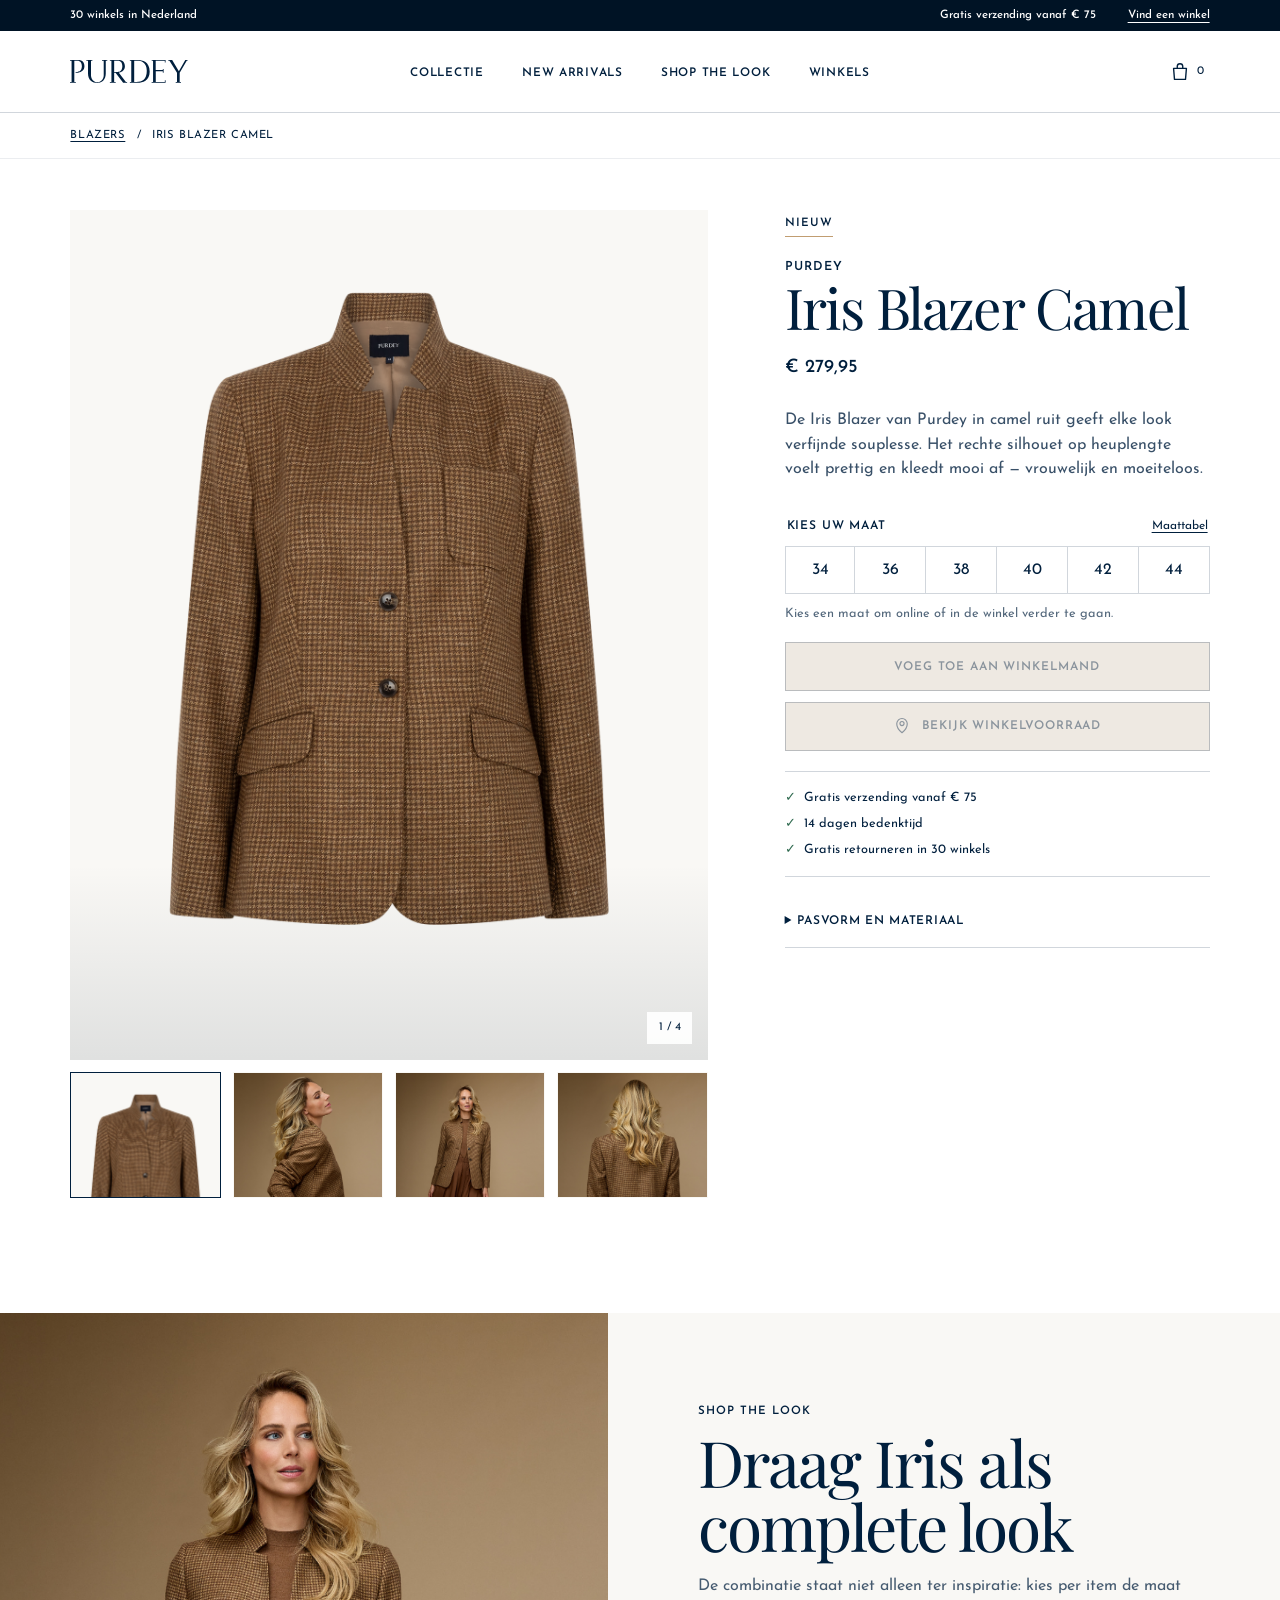
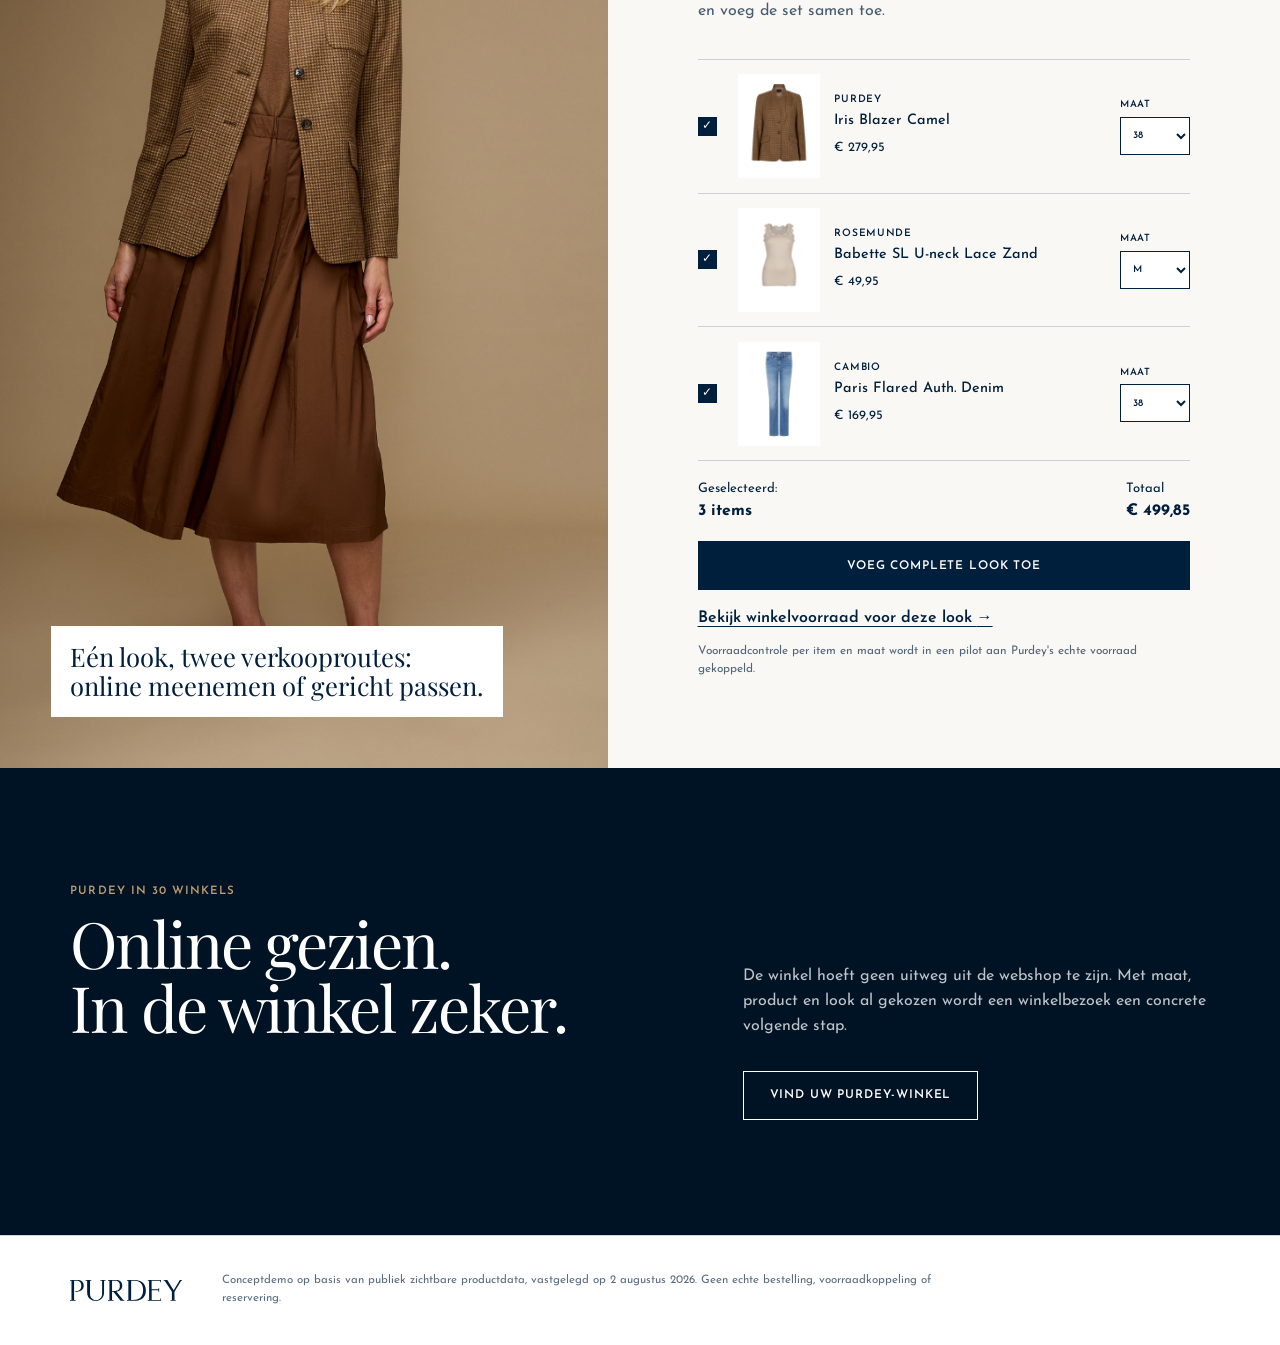
==== demo/purdey/blazer/index.html @ 42393834 "Add Purdey value demo preview" ====
<!doctype html>
<!--
THESIS: Purdey's 30 winkels worden op de productpagina een koopargument; we weigeren de winkel als footerlink of retourclaim.
OWN-WORLD: Diep marineblauw, warm papier, scherpe rechthoeken, Playfair-koppen en Josefin-taakcopy; echte Purdey-fotografie draagt de pagina.
STORY: De klant ziet Iris, kiest haar maat, koopt online of controleert dezelfde maat lokaal, en kan de volledige look in één beweging samenstellen.
FIRST VIEWPORT: Links een beeldessay met Iris; rechts de productbeslissing met maat, winkelmand en de gelijkwaardige winkelvoorraadroute direct in beeld.
FORM: Een precies gespecificeerde, editoriële PDP met sticky besliskolom; geen concept-seed omdat de gebruiker structuur en merkwereld al vastlegde.
-->
<html lang="nl">
<head>
  <meta charset="utf-8">
  <meta name="viewport" content="width=device-width, initial-scale=1">
  <meta name="robots" content="noindex, nofollow, noarchive">
  <meta name="description" content="Werkend Purdey PDP-prototype: Iris Blazer Camel online kopen, winkelvoorraad bekijken of als complete look passen.">
  <title>Iris Blazer Camel — Purdey prototype</title>
  <link rel="preconnect" href="https://fonts.googleapis.com">
  <link rel="preconnect" href="https://fonts.gstatic.com" crossorigin>
  <link href="https://fonts.googleapis.com/css2?family=Josefin+Sans:wght@300;400;500;600&family=Playfair+Display:wght@400;500&display=swap" rel="stylesheet">
  <link rel="stylesheet" href="styles.css">
</head>
<body>
  <a class="skip-link" href="#product">Meteen naar het product</a>

  <header class="site-header">
    <div class="service-strip" aria-label="Purdey service">
      <span>30 winkels in Nederland</span>
      <span>Gratis verzending vanaf € 75</span>
      <a href="https://www.purdey.nl/pages/store-locator" target="_blank" rel="noreferrer">Vind een winkel</a>
    </div>
    <div class="nav-shell">
      <a class="brand" href="https://www.purdey.nl/" aria-label="Purdey home" target="_blank" rel="noreferrer">
        <img src="assets/logo.svg" alt="Purdey">
      </a>
      <nav class="main-nav" aria-label="Hoofdnavigatie">
        <a href="https://www.purdey.nl/collections/shop-all" target="_blank" rel="noreferrer">Collectie</a>
        <a href="https://www.purdey.nl/collections/new-arrivals" target="_blank" rel="noreferrer">New arrivals</a>
        <a href="#complete-look">Shop the look</a>
        <a href="https://www.purdey.nl/pages/store-locator" target="_blank" rel="noreferrer">Winkels</a>
      </nav>
      <button class="bag-button" type="button" aria-label="Winkelmand bekijken">
        <svg aria-hidden="true" viewBox="0 0 24 24"><path d="M5 8h14l-1 12H6L5 8Zm4 0V6a3 3 0 0 1 6 0v2"/></svg>
        <span id="bag-count">0</span>
      </button>
    </div>
  </header>

  <main id="product">
    <div class="breadcrumb"><a href="https://www.purdey.nl/collections/blazers" target="_blank" rel="noreferrer">Blazers</a><span aria-hidden="true">/</span><span>Iris Blazer Camel</span></div>

    <section class="product-layout" aria-labelledby="product-title">
      <div class="gallery" aria-label="Productfoto's Iris Blazer Camel">
        <div class="gallery-stage">
          <img id="main-image" src="assets/iris-product.png" alt="Iris Blazer Camel, vooraanzicht" width="1100" height="1467">
          <span class="image-counter" id="image-counter">1 / 4</span>
        </div>
        <div class="gallery-thumbs" role="list" aria-label="Kies een productbeeld">
          <button class="thumb is-active" type="button" data-src="assets/iris-product.png" data-alt="Iris Blazer Camel, vooraanzicht" data-index="1" aria-label="Toon vooraanzicht" aria-pressed="true"><img src="assets/iris-product.png" alt=""></button>
          <button class="thumb" type="button" data-src="assets/iris-model-close.png" data-alt="Iris Blazer Camel, gedragen detail" data-index="2" aria-label="Toon gedragen detail" aria-pressed="false"><img src="assets/iris-model-close.png" alt=""></button>
          <button class="thumb" type="button" data-src="assets/iris-model-full.png" data-alt="Iris Blazer Camel, complete look" data-index="3" aria-label="Toon complete look" aria-pressed="false"><img src="assets/iris-model-full.png" alt=""></button>
          <button class="thumb" type="button" data-src="assets/iris-model-back.png" data-alt="Iris Blazer Camel, achteraanzicht" data-index="4" aria-label="Toon achteraanzicht" aria-pressed="false"><img src="assets/iris-model-back.png" alt=""></button>
        </div>
      </div>

      <div class="product-decision">
        <div class="product-heading">
          <span class="status-label">Nieuw</span>
          <p class="brand-label">Purdey</p>
          <h1 id="product-title">Iris Blazer Camel</h1>
          <p class="price">€ 279,95</p>
        </div>

        <p class="product-copy">De Iris Blazer van Purdey in camel ruit geeft elke look verfijnde souplesse. Het rechte silhouet op heuplengte voelt prettig en kleedt mooi af — vrouwelijk en moeiteloos.</p>

        <fieldset class="size-picker">
          <legend><span>Kies uw maat</span><a href="https://www.purdey.nl/products/iris-blazer-camel" target="_blank" rel="noreferrer">Maattabel</a></legend>
          <div class="size-options">
            <button type="button" data-size="34">34</button>
            <button type="button" data-size="36">36</button>
            <button type="button" data-size="38">38</button>
            <button type="button" data-size="40">40</button>
            <button type="button" data-size="42">42</button>
            <button type="button" data-size="44">44</button>
          </div>
          <p class="field-message" id="size-message" aria-live="polite">Kies een maat om online of in de winkel verder te gaan.</p>
        </fieldset>

        <div class="buy-actions">
          <button class="button button-primary" id="add-product" type="button" disabled>Voeg toe aan winkelmand</button>
          <button class="button button-secondary" id="check-stock" type="button" disabled>
            <svg aria-hidden="true" viewBox="0 0 24 24"><path d="M12 21s7-5.4 7-12a7 7 0 1 0-14 0c0 6.6 7 12 7 12Zm0-9.5A2.5 2.5 0 1 1 12 6a2.5 2.5 0 0 1 0 5.5Z"/></svg>
            Bekijk winkelvoorraad
          </button>
        </div>

        <ul class="assurances" aria-label="Bestelservice">
          <li>Gratis verzending vanaf € 75</li>
          <li>14 dagen bedenktijd</li>
          <li>Gratis retourneren in 30 winkels</li>
        </ul>

        <section class="stock-panel" id="stock-panel" aria-labelledby="stock-title" hidden>
          <div class="stock-heading">
            <div>
              <p class="demo-label">Voorbeeldvoorraad · demo</p>
              <h2 id="stock-title">Waar kunt u maat <span id="stock-size">—</span> passen?</h2>
            </div>
            <button class="text-button" id="close-stock" type="button">Sluiten</button>
          </div>
          <form class="location-form" id="location-form">
            <label for="postcode">Uw postcode of plaats</label>
            <div class="field-action">
              <input id="postcode" name="postcode" type="search" value="5061 HK" autocomplete="postal-code">
              <button type="submit">Zoek</button>
            </div>
          </form>
          <div class="store-results" id="store-results">
            <article class="store-result is-nearest">
              <div>
                <p class="store-name">Purdey Oisterwijk</p>
                <p>Dorpsstraat 18 · zondag 12:00–17:00 (1e zondag)</p>
              </div>
              <div class="stock-status"><span aria-hidden="true"></span>Op voorraad <small>demo</small></div>
              <button class="visit-button" type="button" data-store="Oisterwijk">Kom Iris hier passen</button>
            </article>
            <article class="store-result">
              <div>
                <p class="store-name">Purdey Den Bosch</p>
                <p>Bekijk winkel voor adres en openingstijden</p>
              </div>
              <div class="stock-status stock-low"><span aria-hidden="true"></span>Beperkt <small>demo</small></div>
              <button class="visit-button" type="button" data-store="Den Bosch">Bekijk deze winkel</button>
            </article>
          </div>
          <p class="stock-disclaimer">Dit prototype gebruikt voorbeeldvoorraad. Er wordt niets automatisch gereserveerd; de winkel bevestigt de actuele beschikbaarheid.</p>
        </section>

        <section class="visit-panel" id="visit-panel" aria-live="polite" hidden>
          <p class="visit-kicker">Uw pasbezoek voorbereid</p>
          <h2>Iris in maat <span id="visit-size">—</span> · <span id="visit-store">Oisterwijk</span></h2>
          <p>Neem de gekozen maat mee naar de winkelpagina en bel desgewenst vooraf. Zo blijft de belofte netjes: wel een gerichte winkelintentie, geen fictieve reservering.</p>
          <div class="visit-actions">
            <a class="button button-primary" href="https://www.purdey.nl/pages/purdey-winkel-oisterwijk" target="_blank" rel="noreferrer">Bekijk winkel en route</a>
            <a class="button button-secondary" href="tel:+31132032957">Bel Oisterwijk</a>
          </div>
        </section>

        <details class="product-details">
          <summary>Pasvorm en materiaal</summary>
          <p>Recht silhouet op heuplengte, lange mouwen, kraag, knoopsluiting en paspelzakken. Raadpleeg de actuele Purdey-PDP voor volledige samenstelling en producttransparantie.</p>
        </details>
      </div>
    </section>

    <section class="look-section" id="complete-look" aria-labelledby="look-title">
      <div class="look-visual">
        <img src="assets/iris-model-full.png" alt="Iris Blazer Camel als complete look met top en jeans" width="1000" height="1500">
        <p class="look-caption">Eén look, twee verkooproutes:<br>online meenemen of gericht passen.</p>
      </div>
      <div class="look-builder">
        <p class="section-kicker">Shop the look</p>
        <h2 id="look-title">Draag Iris als complete look</h2>
        <p class="look-intro">De combinatie staat niet alleen ter inspiratie: kies per item de maat en voeg de set samen toe.</p>

        <div class="look-items">
          <article class="look-item" data-price="279.95">
            <label class="item-check"><input type="checkbox" checked aria-label="Iris Blazer Camel meenemen"><span></span></label>
            <img src="assets/iris-product.png" alt="Iris Blazer Camel">
            <div class="look-item-copy"><p>Purdey</p><h3>Iris Blazer Camel</h3><span>€ 279,95</span></div>
            <label class="compact-size">Maat<select aria-label="Maat Iris Blazer Camel"><option>34</option><option>36</option><option selected>38</option><option>40</option><option>42</option><option>44</option></select></label>
          </article>
          <article class="look-item" data-price="49.95">
            <label class="item-check"><input type="checkbox" checked aria-label="Babette top meenemen"><span></span></label>
            <img src="assets/look-top.png" alt="Babette SL U-neck Lace Zand">
            <div class="look-item-copy"><p>Rosemunde</p><h3>Babette SL U-neck Lace Zand</h3><span>€ 49,95</span></div>
            <label class="compact-size">Maat<select aria-label="Maat Babette top"><option>XS</option><option>S</option><option selected>M</option><option>L</option><option>XL</option></select></label>
          </article>
          <article class="look-item" data-price="169.95">
            <label class="item-check"><input type="checkbox" checked aria-label="Paris jeans meenemen"><span></span></label>
            <img src="assets/look-jeans.png" alt="Paris Flared Auth. Denim Blauw Wash">
            <div class="look-item-copy"><p>Cambio</p><h3>Paris Flared Auth. Denim</h3><span>€ 169,95</span></div>
            <label class="compact-size">Maat<select aria-label="Maat Paris jeans"><option>34</option><option>36</option><option selected>38</option><option>40</option><option>42</option><option>44</option></select></label>
          </article>
        </div>

        <div class="look-total">
          <span>Geselecteerd: <strong id="selected-count">3 items</strong></span>
          <span>Totaal <strong id="look-total">€ 499,85</strong></span>
        </div>
        <button class="button button-primary look-add" id="add-look" type="button">Voeg complete look toe</button>
        <button class="text-link" id="look-stock" type="button">Bekijk winkelvoorraad voor deze look <span aria-hidden="true">→</span></button>
        <p class="look-note" id="look-note" aria-live="polite">Voorraadcontrole per item en maat wordt in een pilot aan Purdey's echte voorraad gekoppeld.</p>
      </div>
    </section>

    <section class="service-close" aria-labelledby="service-title">
      <div>
        <p class="section-kicker">Purdey in 30 winkels</p>
        <h2 id="service-title">Online gezien.<br>In de winkel zeker.</h2>
      </div>
      <p>De winkel hoeft geen uitweg uit de webshop te zijn. Met maat, product en look al gekozen wordt een winkelbezoek een concrete volgende stap.</p>
      <a class="button button-secondary light-button" href="https://www.purdey.nl/pages/store-locator" target="_blank" rel="noreferrer">Vind uw Purdey-winkel</a>
    </section>
  </main>

  <div class="toast" id="toast" role="status" aria-live="polite" hidden>
    <span id="toast-message"></span>
    <button type="button" id="close-toast" aria-label="Melding sluiten">×</button>
  </div>

  <footer class="site-footer">
    <img src="assets/logo.svg" alt="Purdey">
    <p>Conceptdemo op basis van publiek zichtbare productdata, vastgelegd op 2 augustus 2026. Geen echte bestelling, voorraadkoppeling of reservering.</p>
  </footer>

  <script src="app.js"></script>
</body>
</html>
---- demo/purdey/blazer/styles.css ----
:root {
  --ink: #001f3d;
  --deep-ink: #001325;
  --paper: #ffffff;
  --warm-paper: #f9f8f5;
  --soft-beige: #eee9e2;
  --sand: #c7b6a2;
  --bronze: #c19d71;
  --success: #2e694e;
  --line: rgba(0, 31, 61, 0.18);
  --page-pad: clamp(1rem, 5.5vw, 5rem);
  --serif: "Playfair Display", Georgia, serif;
  --sans: "Josefin Sans", Arial, sans-serif;
}

* { box-sizing: border-box; }
html { scroll-behavior: smooth; }
body {
  margin: 0;
  background: var(--paper);
  color: var(--ink);
  font-family: var(--sans);
  font-size: 1rem;
  font-weight: 400;
  line-height: 1.55;
}
button, input, select { font: inherit; }
button, a { -webkit-tap-highlight-color: transparent; }
a { color: inherit; }
img { display: block; max-width: 100%; }
svg { fill: none; stroke: currentColor; stroke-linecap: round; stroke-linejoin: round; stroke-width: 1.5; }

.skip-link {
  position: fixed;
  z-index: 100;
  top: 0;
  left: 1rem;
  padding: 0.75rem 1rem;
  background: var(--paper);
  transform: translateY(-120%);
}
.skip-link:focus { transform: translateY(0); }

.service-strip {
  min-height: 31px;
  padding: 0.38rem var(--page-pad);
  background: var(--deep-ink);
  color: var(--paper);
  display: flex;
  justify-content: flex-end;
  align-items: center;
  gap: 2rem;
  font-size: 0.72rem;
  font-weight: 500;
}
.service-strip span:first-child { margin-right: auto; }
.service-strip a { text-underline-offset: 0.22rem; }

.nav-shell {
  min-height: 82px;
  padding: 0 var(--page-pad);
  display: grid;
  grid-template-columns: minmax(120px, 1fr) auto minmax(120px, 1fr);
  align-items: center;
  border-bottom: 1px solid var(--line);
}
.brand { width: 126px; }
.brand img, .site-footer img { width: 100%; height: auto; }
.main-nav { display: flex; align-items: center; justify-content: center; gap: clamp(1.2rem, 3vw, 2.8rem); }
.main-nav a {
  padding: 1.9rem 0 1.6rem;
  font-size: 0.74rem;
  font-weight: 600;
  letter-spacing: 0.06em;
  text-decoration: none;
  text-transform: uppercase;
  border-bottom: 2px solid transparent;
}
.main-nav a:hover, .main-nav a:focus-visible { border-color: var(--bronze); }
.bag-button {
  justify-self: end;
  width: 47px;
  min-height: 44px;
  border: 0;
  background: transparent;
  color: var(--ink);
  display: flex;
  align-items: center;
  justify-content: flex-end;
  gap: 0.35rem;
  cursor: pointer;
}
.bag-button svg { width: 22px; height: 22px; }
.bag-button span { font-size: 0.72rem; }

.breadcrumb {
  padding: 0.85rem var(--page-pad);
  display: flex;
  align-items: center;
  gap: 0.7rem;
  border-bottom: 1px solid rgba(0, 31, 61, 0.08);
  font-size: 0.7rem;
  letter-spacing: 0.05em;
  text-transform: uppercase;
}
.breadcrumb a { text-underline-offset: 0.2rem; }

.product-layout {
  padding: clamp(1.5rem, 4vw, 4.5rem) var(--page-pad) clamp(4.5rem, 9vw, 8rem);
  display: grid;
  grid-template-columns: minmax(0, 1.2fr) minmax(350px, 0.8fr);
  gap: clamp(2rem, 6vw, 7rem);
  align-items: start;
}
.gallery { min-width: 0; }
.gallery-stage {
  position: relative;
  min-height: 650px;
  background: var(--warm-paper);
  overflow: hidden;
}
.gallery-stage::after {
  content: "";
  position: absolute;
  inset: auto 0 0;
  height: 23%;
  background: linear-gradient(to top, rgba(0, 19, 37, 0.1), transparent);
  pointer-events: none;
}
.gallery-stage > img {
  width: 100%;
  height: min(74vw, 850px);
  object-fit: contain;
  object-position: center;
  transition: opacity 180ms ease-out, transform 420ms cubic-bezier(.16,1,.3,1);
}
.gallery-stage.is-changing > img { opacity: 0.15; transform: scale(1.012); }
.image-counter {
  position: absolute;
  z-index: 1;
  right: 1rem;
  bottom: 1rem;
  padding: 0.42rem 0.7rem;
  background: rgba(255,255,255,0.9);
  font-size: 0.72rem;
}
.gallery-thumbs {
  margin-top: 0.75rem;
  display: grid;
  grid-template-columns: repeat(4, 1fr);
  gap: 0.75rem;
}
.thumb {
  height: 126px;
  padding: 0;
  border: 1px solid transparent;
  background: var(--warm-paper);
  cursor: pointer;
  overflow: hidden;
}
.thumb img { width: 100%; height: 100%; object-fit: cover; object-position: top center; }
.thumb.is-active { border-color: var(--ink); }

.product-decision { position: sticky; top: 1.5rem; }
.status-label, .demo-label, .section-kicker, .visit-kicker {
  margin: 0;
  color: var(--ink);
  font-size: 0.72rem;
  font-weight: 600;
  letter-spacing: 0.09em;
  text-transform: uppercase;
}
.status-label { display: inline-block; padding-bottom: 0.2rem; border-bottom: 1px solid var(--bronze); }
.brand-label { margin: 1.35rem 0 0.05rem; font-size: 0.78rem; font-weight: 600; letter-spacing: 0.1em; text-transform: uppercase; }
h1, h2, h3 { font-family: var(--serif); font-weight: 400; }
h1 { margin: 0; font-size: clamp(2.45rem, 4.4vw, 4.5rem); line-height: 0.98; letter-spacing: -0.032em; text-wrap: balance; }
.price { margin: 1.25rem 0 0; font-size: 1.15rem; font-weight: 500; }
.product-copy { max-width: 56ch; margin: 1.6rem 0 2.2rem; color: rgba(0, 31, 61, 0.78); }

.size-picker { margin: 0; padding: 0; border: 0; }
.size-picker legend {
  width: 100%;
  margin-bottom: 0.65rem;
  display: flex;
  justify-content: space-between;
  align-items: baseline;
  font-size: 0.75rem;
  font-weight: 600;
  letter-spacing: 0.07em;
  text-transform: uppercase;
}
.size-picker legend a { font-weight: 400; letter-spacing: 0; text-transform: none; text-underline-offset: 0.2rem; }
.size-options { display: grid; grid-template-columns: repeat(6, minmax(44px, 1fr)); }
.size-options button {
  min-height: 48px;
  margin-left: -1px;
  border: 1px solid var(--line);
  background: var(--paper);
  color: var(--ink);
  cursor: pointer;
}
.size-options button:first-child { margin-left: 0; }
.size-options button:hover { background: var(--warm-paper); }
.size-options button.is-selected { position: relative; z-index: 1; background: var(--ink); color: var(--paper); border-color: var(--ink); }
.field-message { min-height: 1.3rem; margin: 0.6rem 0 0; color: rgba(0, 31, 61, 0.68); font-size: 0.8rem; }

.buy-actions { margin-top: 1.1rem; display: grid; gap: 0.65rem; }
.button {
  min-height: 49px;
  padding: 0.85rem 1.6rem;
  border: 1px solid var(--ink);
  display: inline-flex;
  align-items: center;
  justify-content: center;
  gap: 0.65rem;
  color: var(--ink);
  font-size: 0.75rem;
  font-weight: 600;
  letter-spacing: 0.07em;
  line-height: 1.2;
  text-align: center;
  text-decoration: none;
  text-transform: uppercase;
  cursor: pointer;
  transition: background-color 150ms ease-out, color 150ms ease-out;
}
.button svg { width: 18px; height: 18px; }
.button-primary { background: var(--ink); color: var(--paper); }
.button-primary:hover, .button-primary:focus-visible { background: var(--deep-ink); }
.button-secondary { background: transparent; }
.button-secondary:hover, .button-secondary:focus-visible { background: var(--ink); color: var(--paper); }
.button:disabled { border-color: rgba(0,31,61,0.22); background: var(--soft-beige); color: rgba(0,31,61,0.42); cursor: not-allowed; }

.assurances {
  margin: 1.25rem 0 0;
  padding: 1rem 0;
  border-top: 1px solid var(--line);
  border-bottom: 1px solid var(--line);
  list-style: none;
  display: grid;
  gap: 0.4rem;
  font-size: 0.8rem;
}
.assurances li::before { content: "✓"; margin-right: 0.55rem; color: var(--success); }

.stock-panel {
  margin-top: 1.25rem;
  padding: 1.35rem;
  background: var(--soft-beige);
  border: 1px solid var(--sand);
}
.stock-heading { display: flex; justify-content: space-between; gap: 1rem; }
.stock-heading h2, .visit-panel h2 { margin: 0.3rem 0 0; font-size: 1.5rem; line-height: 1.1; }
.demo-label { color: #76552f; }
.text-button, .text-link {
  padding: 0;
  border: 0;
  background: transparent;
  color: var(--ink);
  text-decoration: underline;
  text-underline-offset: 0.23rem;
  cursor: pointer;
}
.text-button { align-self: flex-start; font-size: 0.75rem; }
.location-form { margin: 1.2rem 0 1rem; }
.location-form label { display: block; margin-bottom: 0.38rem; font-size: 0.76rem; font-weight: 600; }
.field-action { display: grid; grid-template-columns: 1fr auto; }
.field-action input { min-width: 0; min-height: 45px; padding: 0.7rem 0.85rem; border: 1px solid var(--ink); border-right: 0; border-radius: 0; color: var(--ink); background: var(--paper); }
.field-action button { min-width: 82px; border: 1px solid var(--ink); background: var(--ink); color: var(--paper); font-size: 0.72rem; font-weight: 600; text-transform: uppercase; cursor: pointer; }
.store-results { border-top: 1px solid var(--sand); }
.store-result { padding: 1rem 0; border-bottom: 1px solid var(--sand); display: grid; grid-template-columns: 1fr auto; gap: 0.65rem 1rem; align-items: center; }
.store-name { margin: 0; font-weight: 600; }
.store-result p:not(.store-name) { margin: 0.15rem 0 0; font-size: 0.76rem; color: rgba(0,31,61,0.68); }
.stock-status { justify-self: end; font-size: 0.72rem; font-weight: 600; }
.stock-status span { display: inline-block; width: 8px; height: 8px; margin-right: 0.3rem; border-radius: 50%; background: var(--success); }
.stock-status small { display: block; color: rgba(0,31,61,0.58); font-size: 0.63rem; font-weight: 400; text-align: right; }
.stock-low span { background: color-mix(in srgb, var(--bronze) 60%, var(--ink)); }
.visit-button { grid-column: 1 / -1; justify-self: start; padding: 0 0 0.15rem; border: 0; border-bottom: 1px solid var(--ink); background: transparent; color: var(--ink); font-size: 0.76rem; font-weight: 600; cursor: pointer; }
.stock-disclaimer { margin: 1rem 0 0; font-size: 0.7rem; color: rgba(0,31,61,0.68); }

.visit-panel { margin-top: 1rem; padding: 1.35rem; background: var(--ink); color: var(--paper); }
.visit-panel p:not(.visit-kicker) { max-width: 58ch; margin-bottom: 1.15rem; font-size: 0.82rem; color: rgba(255,255,255,0.78); }
.visit-kicker { color: var(--bronze); }
.visit-actions { display: grid; grid-template-columns: 1fr 1fr; gap: 0.65rem; }
.visit-panel .button-primary { background: var(--paper); color: var(--ink); border-color: var(--paper); }
.visit-panel .button-secondary { color: var(--paper); border-color: var(--paper); }
.product-details { margin-top: 1.2rem; border-bottom: 1px solid var(--line); }
.product-details summary { padding: 1rem 0; cursor: pointer; font-size: 0.75rem; font-weight: 600; letter-spacing: 0.06em; text-transform: uppercase; }
.product-details p { margin: 0 0 1rem; font-size: 0.82rem; }

.look-section {
  display: grid;
  grid-template-columns: minmax(0, 0.95fr) minmax(420px, 1.05fr);
  background: var(--warm-paper);
}
.look-visual { position: relative; min-height: 780px; overflow: hidden; background: var(--sand); }
.look-visual > img { width: 100%; height: 100%; object-fit: cover; object-position: center top; }
.look-caption { position: absolute; left: clamp(1.25rem, 4vw, 3.5rem); bottom: clamp(1.25rem, 4vw, 3.5rem); margin: 0; padding: 1rem 1.2rem; background: var(--paper); font-family: var(--serif); font-size: clamp(1.2rem, 2vw, 1.7rem); line-height: 1.15; }
.look-builder { padding: clamp(3rem, 7vw, 7rem) clamp(1.5rem, 7vw, 7rem); align-self: center; }
.look-builder > h2, .service-close h2 { margin: 0.6rem 0 1rem; font-size: clamp(2.5rem, 5vw, 4.8rem); line-height: 1; letter-spacing: -0.03em; text-wrap: balance; }
.look-intro { max-width: 56ch; margin: 0 0 2.2rem; color: rgba(0,31,61,0.72); }
.look-items { border-top: 1px solid var(--line); }
.look-item { min-height: 132px; padding: 0.9rem 0; border-bottom: 1px solid var(--line); display: grid; grid-template-columns: 26px 82px minmax(0, 1fr) auto; gap: 0.9rem; align-items: center; transition: opacity 150ms ease-out; }
.look-item.is-off { opacity: 0.45; }
.look-item > img { width: 82px; height: 104px; object-fit: contain; background: var(--paper); }
.item-check input { position: absolute; opacity: 0; pointer-events: none; }
.item-check span { display: grid; width: 19px; height: 19px; border: 1px solid var(--ink); place-items: center; cursor: pointer; }
.item-check input:checked + span { background: var(--ink); color: var(--paper); }
.item-check input:checked + span::after { content: "✓"; font-size: 0.72rem; }
.look-item-copy p { margin: 0; font-size: 0.64rem; font-weight: 600; letter-spacing: 0.07em; text-transform: uppercase; }
.look-item-copy h3 { margin: 0.16rem 0; font-family: var(--sans); font-size: 0.9rem; font-weight: 500; }
.look-item-copy span { font-size: 0.8rem; }
.compact-size { display: grid; gap: 0.25rem; font-size: 0.62rem; font-weight: 600; letter-spacing: 0.05em; text-transform: uppercase; }
.compact-size select { min-width: 70px; min-height: 38px; padding: 0.45rem; border: 1px solid var(--ink); border-radius: 0; background: var(--paper); color: var(--ink); }
.look-total { padding: 1.1rem 0; display: flex; justify-content: space-between; gap: 1rem; font-size: 0.82rem; }
.look-total strong { display: block; font-size: 1rem; }
.look-add { width: 100%; }
.text-link { margin-top: 1rem; font-weight: 600; }
.look-note { min-height: 1.25rem; margin: 0.65rem 0 0; color: rgba(0,31,61,0.68); font-size: 0.74rem; }

.service-close {
  padding: clamp(4rem, 9vw, 8rem) var(--page-pad);
  background: var(--deep-ink);
  color: var(--paper);
  display: grid;
  grid-template-columns: 1.1fr 0.9fr;
  gap: 2rem clamp(2rem, 8vw, 8rem);
  align-items: end;
}
.service-close .section-kicker { color: var(--bronze); }
.service-close h2 { margin-bottom: 0; }
.service-close > p { max-width: 52ch; margin: 0; color: rgba(255,255,255,0.75); }
.service-close .light-button { grid-column: 2; justify-self: start; color: var(--paper); border-color: var(--paper); }
.service-close .light-button:hover { background: var(--paper); color: var(--ink); }

.toast { position: fixed; z-index: 20; right: 1rem; bottom: 1rem; max-width: min(420px, calc(100vw - 2rem)); min-height: 58px; padding: 0.85rem 1rem; background: var(--ink); color: var(--paper); box-shadow: 0 12px 28px rgba(0, 19, 37, 0.28); display: flex; align-items: center; gap: 1rem; }
.toast[hidden] { display: none; }
.toast button { margin-left: auto; border: 0; background: transparent; color: var(--paper); font-size: 1.35rem; cursor: pointer; }
.site-footer { min-height: 110px; padding: 2rem var(--page-pad); display: grid; grid-template-columns: 120px minmax(0, 720px); gap: 2rem; align-items: center; border-top: 1px solid var(--line); }
.site-footer p { margin: 0; font-size: 0.72rem; color: rgba(0,31,61,0.65); }

:focus-visible { outline: 2px solid var(--bronze); outline-offset: 3px; }
[hidden] { display: none !important; }

@media (max-width: 980px) {
  .nav-shell { grid-template-columns: 1fr auto; }
  .main-nav { display: none; }
  .product-layout { grid-template-columns: 1fr; }
  .gallery-stage > img { height: min(110vw, 780px); }
  .product-decision { position: static; }
  .look-section { grid-template-columns: 1fr; }
  .look-visual { min-height: 680px; }
}

@media (max-width: 640px) {
  .service-strip { justify-content: space-between; gap: 0.75rem; font-size: 0.64rem; }
  .service-strip span:nth-child(2) { display: none; }
  .nav-shell { min-height: 67px; }
  .brand { width: 105px; }
  .breadcrumb { overflow: hidden; white-space: nowrap; }
  .product-layout { padding-top: 1rem; gap: 1.5rem; }
  .gallery-stage { min-height: 430px; }
  .gallery-stage > img { height: 96vw; max-height: 500px; }
  .gallery-thumbs { gap: 0.45rem; }
  .thumb { height: 64px; }
  h1 { font-size: clamp(2.5rem, 13vw, 3.6rem); }
  .size-options { grid-template-columns: repeat(3, 1fr); gap: 0; }
  .size-options button:nth-child(4) { margin-left: 0; margin-top: -1px; }
  .size-options button:nth-child(5), .size-options button:nth-child(6) { margin-top: -1px; }
  .visit-actions { grid-template-columns: 1fr; }
  .stock-heading { align-items: flex-start; }
  .store-result { grid-template-columns: 1fr; }
  .stock-status { justify-self: start; }
  .stock-status small { display: inline; margin-left: 0.3rem; }
  .look-visual { min-height: 560px; }
  .look-builder { padding-top: 3.5rem; padding-bottom: 4.5rem; }
  .look-item { grid-template-columns: 25px 66px minmax(0, 1fr); }
  .look-item > img { width: 66px; height: 90px; }
  .compact-size { grid-column: 3; grid-row: 2; justify-self: start; margin-top: -1.9rem; }
  .compact-size select { margin-left: 0.35rem; min-width: 65px; }
  .service-close { grid-template-columns: 1fr; }
  .service-close .light-button { grid-column: 1; }
  .site-footer { grid-template-columns: 90px 1fr; gap: 1rem; }
}

@media (prefers-reduced-motion: reduce) {
  html { scroll-behavior: auto; }
  *, *::before, *::after { scroll-behavior: auto !important; transition-duration: 0.01ms !important; }
}
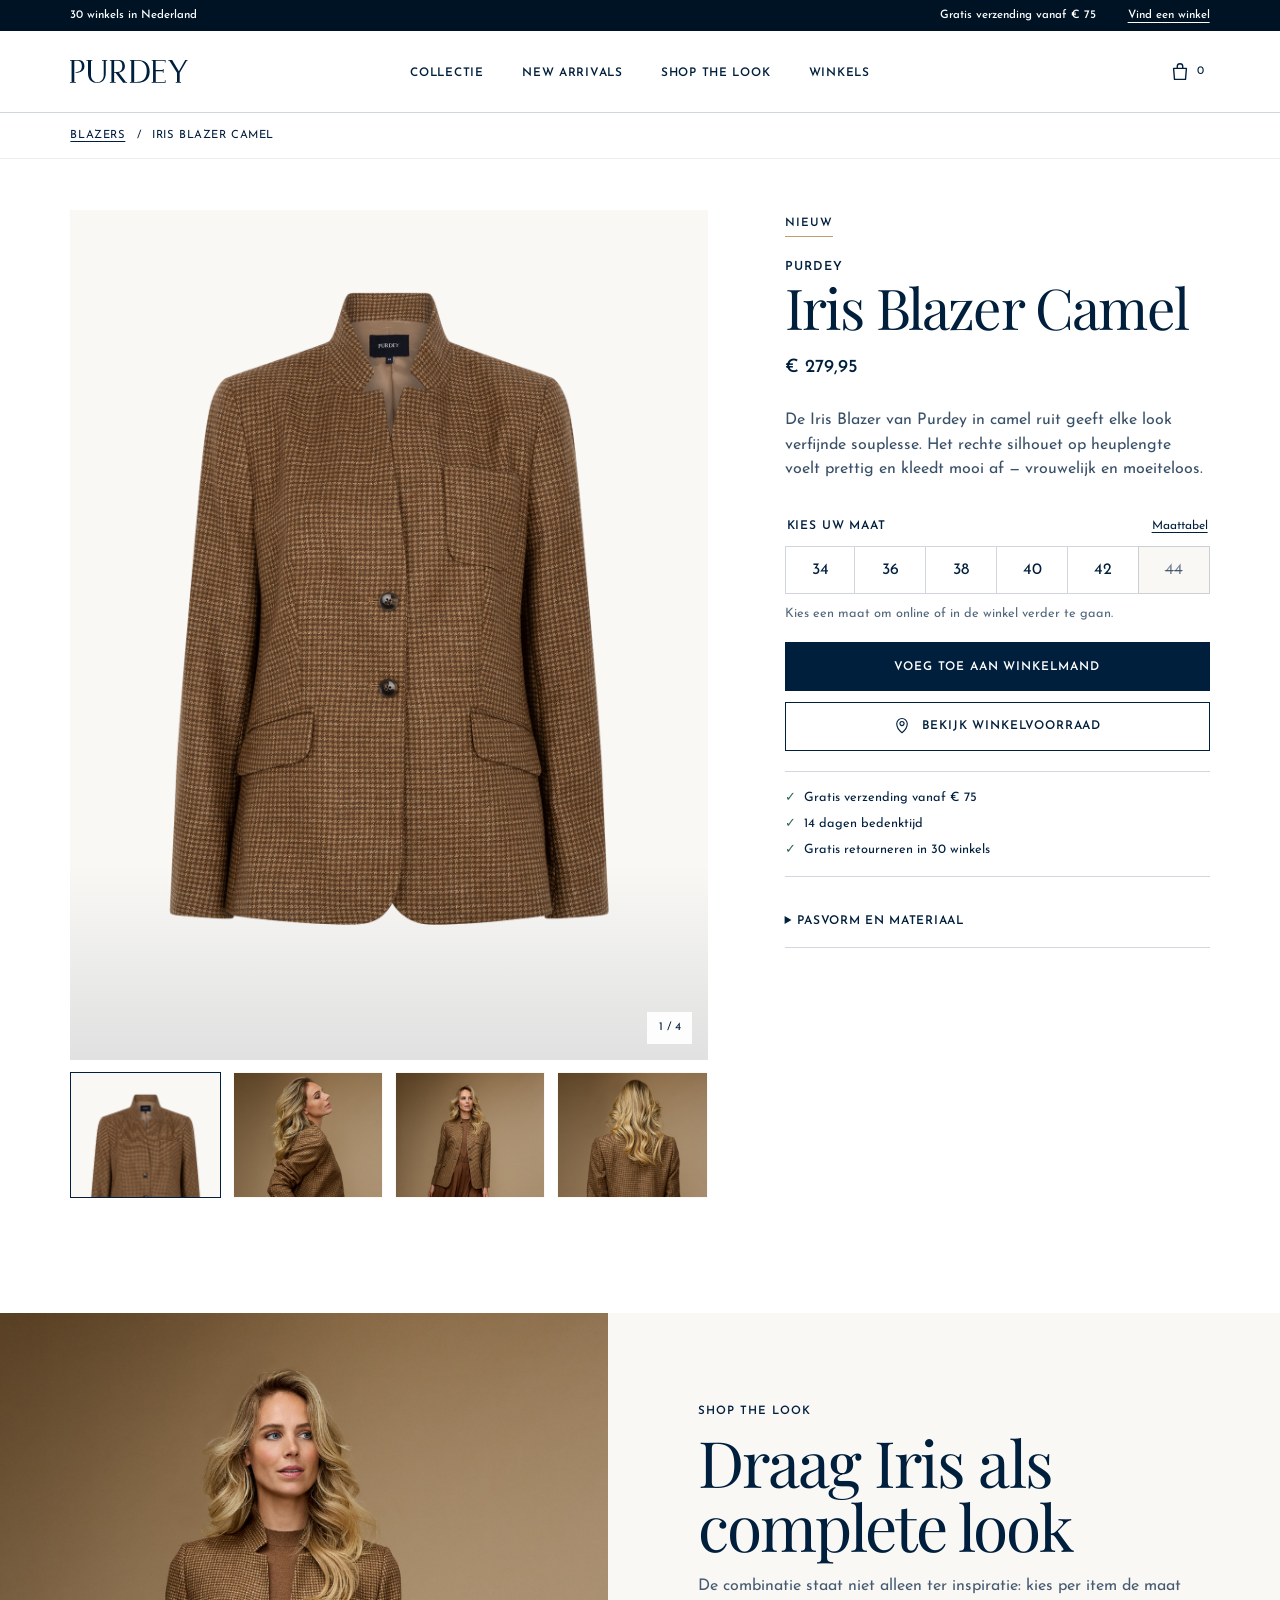
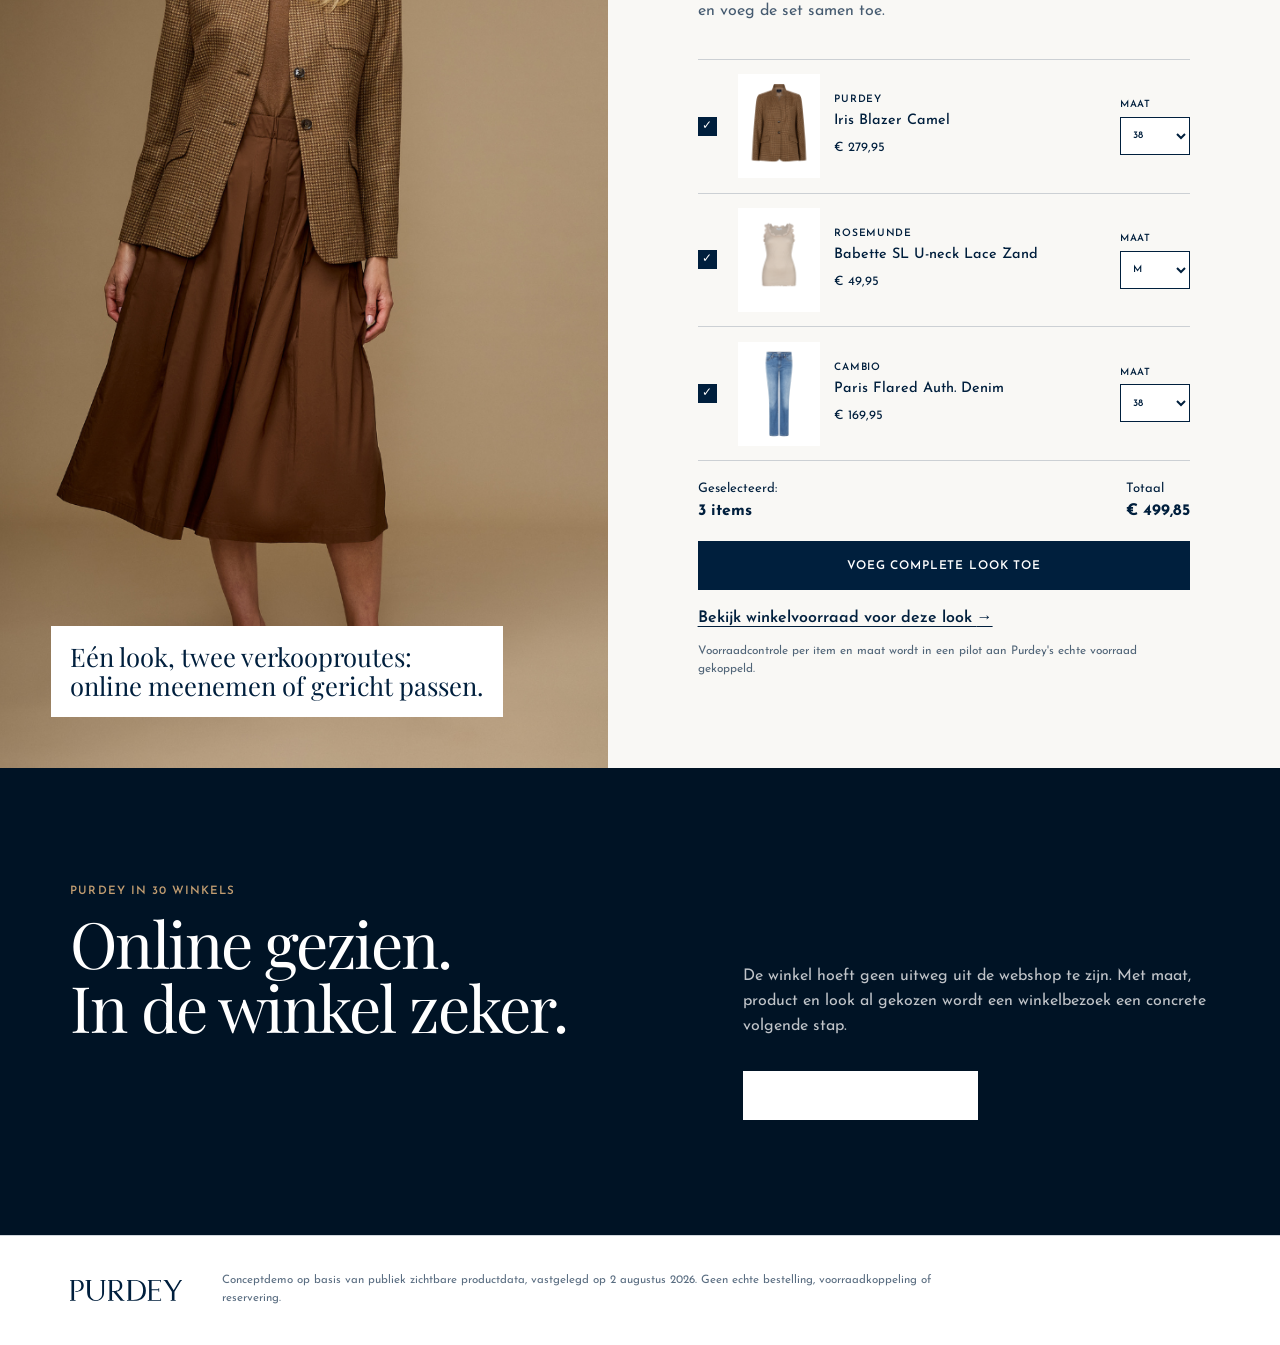
==== commit dd0e90d9: "Improve Purdey demo conversion paths" ====
--- a/demo/purdey/blazer/index.html
+++ b/demo/purdey/blazer/index.html
@@ -79,18 +79,36 @@
             <button type="button" data-size="38">38</button>
             <button type="button" data-size="40">40</button>
             <button type="button" data-size="42">42</button>
-            <button type="button" data-size="44">44</button>
+            <button class="is-unavailable" type="button" data-size="44" data-available="false" aria-label="Maat 44, tijdelijk niet online beschikbaar"><s>44</s></button>
           </div>
           <p class="field-message" id="size-message" aria-live="polite">Kies een maat om online of in de winkel verder te gaan.</p>
         </fieldset>
 
         <div class="buy-actions">
-          <button class="button button-primary" id="add-product" type="button" disabled>Voeg toe aan winkelmand</button>
-          <button class="button button-secondary" id="check-stock" type="button" disabled>
+          <button class="button button-primary" id="add-product" type="button">Voeg toe aan winkelmand</button>
+          <button class="button button-secondary" id="check-stock" type="button">
             <svg aria-hidden="true" viewBox="0 0 24 24"><path d="M12 21s7-5.4 7-12a7 7 0 1 0-14 0c0 6.6 7 12 7 12Zm0-9.5A2.5 2.5 0 1 1 12 6a2.5 2.5 0 0 1 0 5.5Z"/></svg>
             Bekijk winkelvoorraad
           </button>
         </div>
+
+        <section class="availability-panel" id="availability-panel" aria-labelledby="availability-title" hidden>
+          <p class="demo-label">Online tijdelijk niet beschikbaar · demo</p>
+          <h2 id="availability-title">Maat <span id="availability-size">44</span> weer op voorraad?</h2>
+          <p>Ontvang één bericht zodra deze maat online terug is. Liever niet wachten? Bekijk de winkelvoorraad of een vergelijkbare blazer.</p>
+          <form class="restock-form" id="restock-form" novalidate>
+            <label for="restock-email">E-mailadres</label>
+            <div class="notify-action">
+              <input id="restock-email" name="email" type="email" autocomplete="email" placeholder="naam@voorbeeld.nl" required>
+              <button class="button button-primary" type="submit">Mail mij</button>
+            </div>
+            <p class="form-message" id="restock-message" aria-live="polite">Conceptdemo: het e-mailadres wordt niet opgeslagen of verzonden.</p>
+          </form>
+          <div class="availability-actions">
+            <button class="text-link" id="check-unavailable-stock" type="button">Bekijk maat <span id="unavailable-stock-size">44</span> in winkels</button>
+            <a class="text-link" href="https://www.purdey.nl/collections/blazers" target="_blank" rel="noreferrer">Bekijk vergelijkbare blazers</a>
+          </div>
+        </section>
 
         <ul class="assurances" aria-label="Bestelservice">
           <li>Gratis verzending vanaf € 75</li>
--- a/demo/purdey/blazer/styles.css
+++ b/demo/purdey/blazer/styles.css
@@ -202,6 +202,10 @@
 .size-options button:first-child { margin-left: 0; }
 .size-options button:hover { background: var(--warm-paper); }
 .size-options button.is-selected { position: relative; z-index: 1; background: var(--ink); color: var(--paper); border-color: var(--ink); }
+.size-options button.is-unavailable s { text-decoration-thickness: 1px; text-decoration-color: currentColor; }
+.size-options button.is-unavailable:not(.is-selected) { color: rgba(0, 31, 61, 0.52); background: var(--warm-paper); }
+.size-picker.is-invalid .size-options { outline: 2px solid var(--bronze); outline-offset: 2px; }
+.size-picker.is-invalid .field-message { color: var(--ink); font-weight: 600; }
 .field-message { min-height: 1.3rem; margin: 0.6rem 0 0; color: rgba(0, 31, 61, 0.68); font-size: 0.8rem; }
 
 .buy-actions { margin-top: 1.1rem; display: grid; gap: 0.65rem; }
@@ -227,9 +231,37 @@
 .button svg { width: 18px; height: 18px; }
 .button-primary { background: var(--ink); color: var(--paper); }
 .button-primary:hover, .button-primary:focus-visible { background: var(--deep-ink); }
-.button-secondary { background: transparent; }
+.button-secondary { background: var(--paper); }
 .button-secondary:hover, .button-secondary:focus-visible { background: var(--ink); color: var(--paper); }
 .button:disabled { border-color: rgba(0,31,61,0.22); background: var(--soft-beige); color: rgba(0,31,61,0.42); cursor: not-allowed; }
+
+.availability-panel {
+  margin-top: 1rem;
+  padding: 1.35rem;
+  border: 1px solid var(--sand);
+  background: var(--warm-paper);
+}
+.availability-panel h2 { margin: 0.35rem 0 0.7rem; font-size: 1.65rem; line-height: 1.08; }
+.availability-panel > p:not(.demo-label) { max-width: 56ch; margin: 0 0 1rem; font-size: 0.84rem; }
+.restock-form label { display: block; margin-bottom: 0.38rem; font-size: 0.76rem; font-weight: 600; }
+.notify-action { display: grid; grid-template-columns: minmax(0, 1fr) auto; }
+.notify-action input {
+  min-width: 0;
+  min-height: 49px;
+  padding: 0.75rem 0.85rem;
+  border: 1px solid var(--ink);
+  border-right: 0;
+  border-radius: 0;
+  color: var(--ink);
+  background: var(--paper);
+}
+.notify-action input::placeholder { color: rgba(0, 31, 61, 0.62); }
+.notify-action input[aria-invalid="true"] { border-color: var(--bronze); box-shadow: inset 0 0 0 1px var(--bronze); }
+.notify-action .button { min-width: 8.5rem; }
+.form-message { margin: 0.55rem 0 0; color: rgba(0,31,61,0.68); font-size: 0.72rem; }
+.form-message.is-error { color: var(--ink); font-weight: 600; }
+.availability-actions { display: flex; flex-wrap: wrap; gap: 0.6rem 1.25rem; margin-top: 1rem; }
+.availability-actions .text-link { margin-top: 0; font-size: 0.78rem; font-weight: 600; }
 
 .assurances {
   margin: 1.25rem 0 0;
@@ -367,6 +399,9 @@
   .size-options { grid-template-columns: repeat(3, 1fr); gap: 0; }
   .size-options button:nth-child(4) { margin-left: 0; margin-top: -1px; }
   .size-options button:nth-child(5), .size-options button:nth-child(6) { margin-top: -1px; }
+  .notify-action { grid-template-columns: 1fr; gap: 0.55rem; }
+  .notify-action input { border-right: 1px solid var(--ink); }
+  .notify-action .button { width: 100%; }
   .visit-actions { grid-template-columns: 1fr; }
   .stock-heading { align-items: flex-start; }
   .store-result { grid-template-columns: 1fr; }
